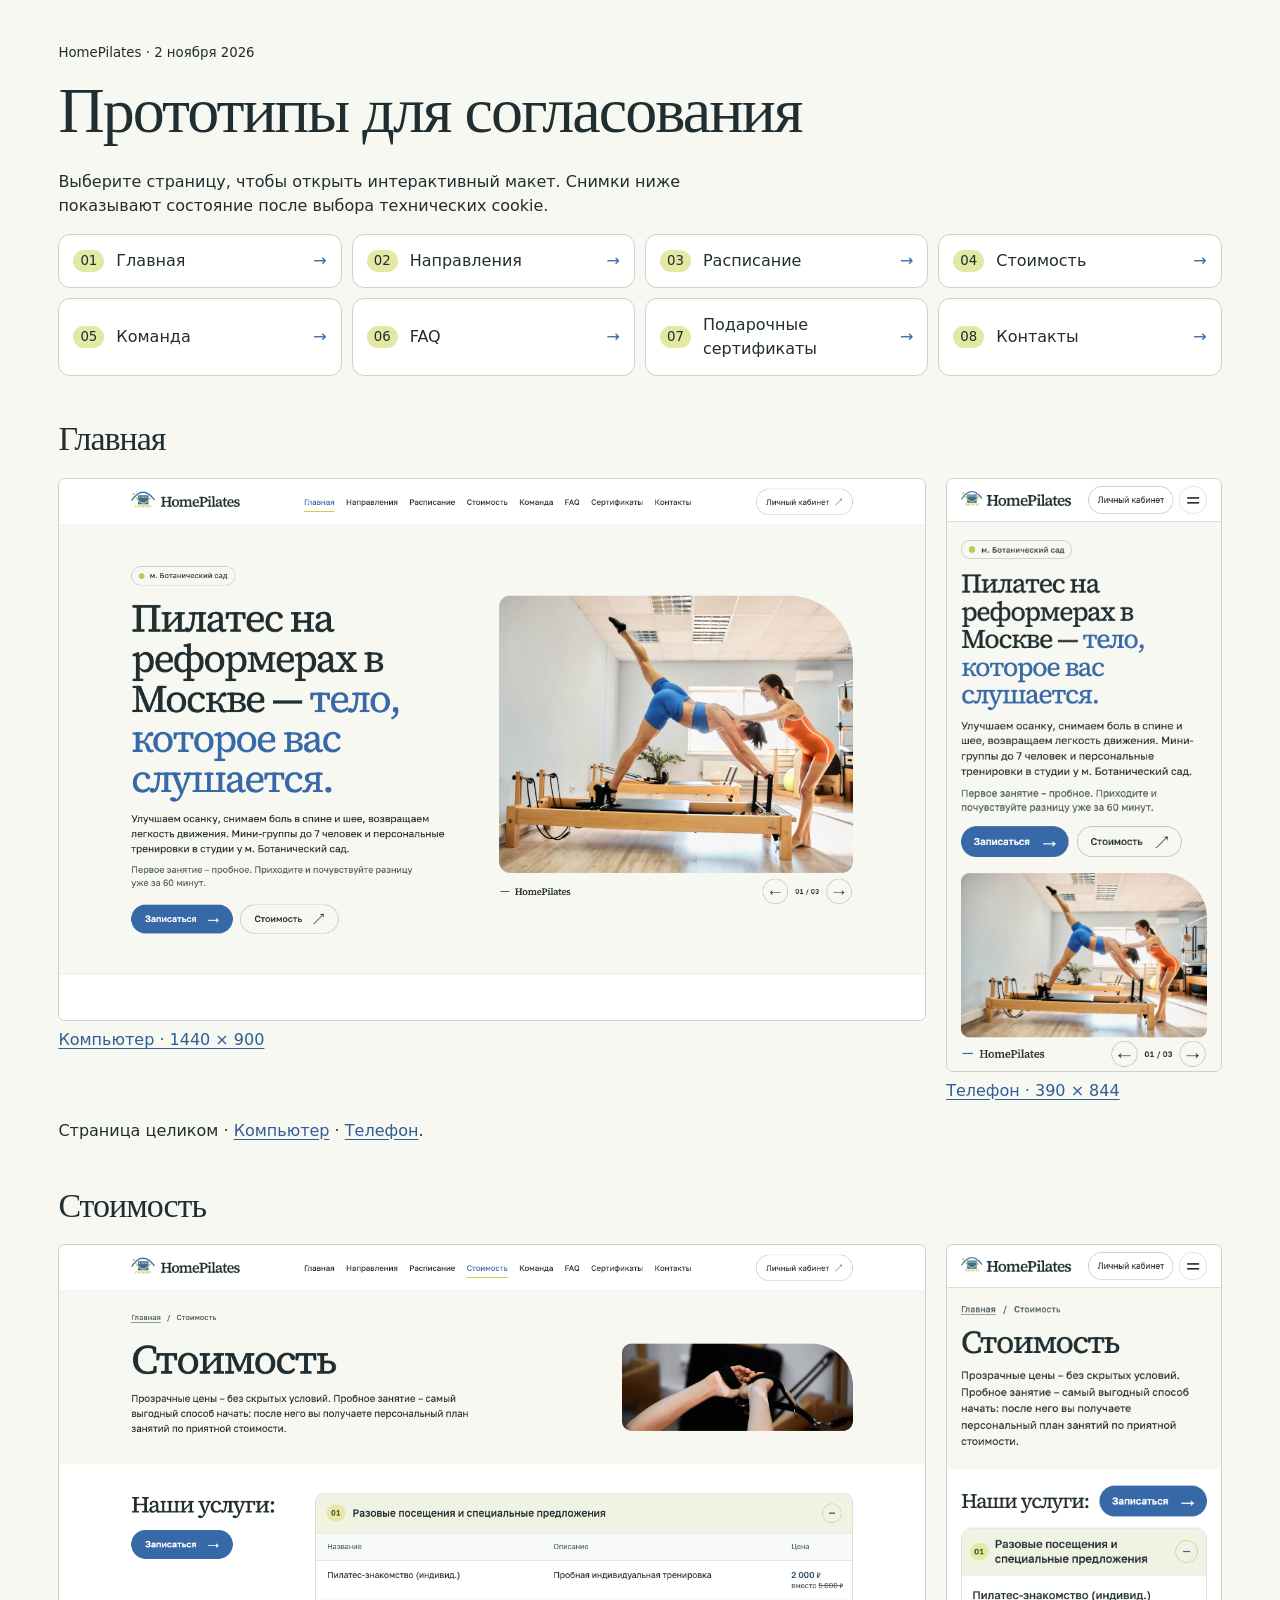
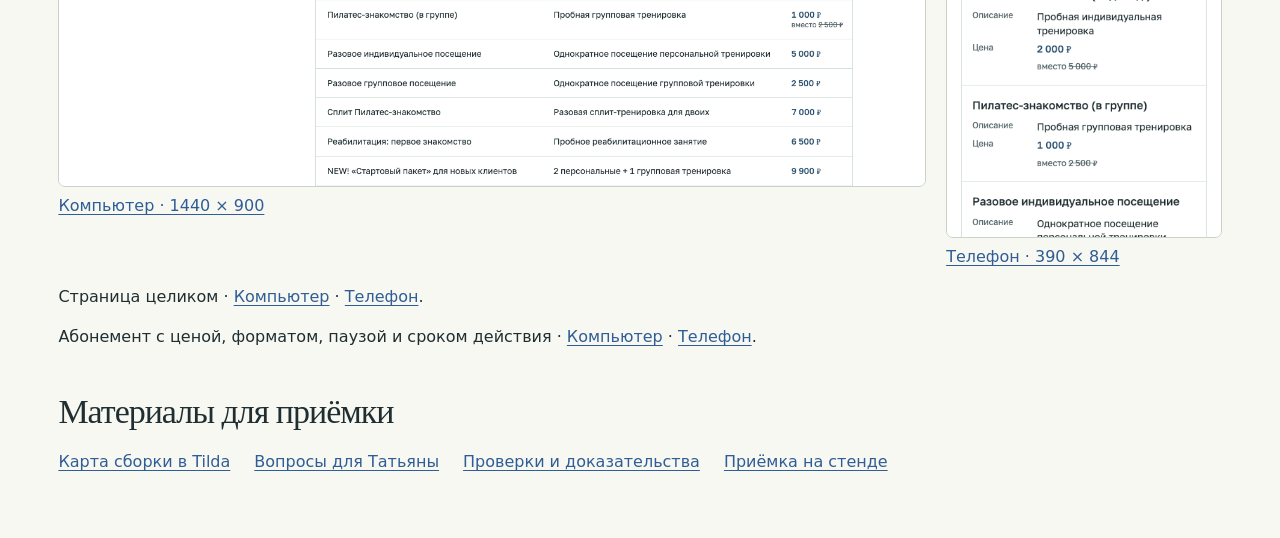
==== review/index.html @ 0bbbf72e "Добавить восемь прототипов HomePilates и материалы для согласования" ====
<!doctype html><html lang="ru"><meta charset="utf-8"><meta name="viewport" content="width=device-width,initial-scale=1">
<title>HomePilates · Прототипы для согласования</title>
<style>
*{box-sizing:border-box}body{margin:0;background:#f7f8f1;color:#202e32;font:16px/1.5 system-ui,sans-serif}
main{max-width:1240px;margin:auto;padding:40px clamp(18px,3vw,48px) 64px}h1,h2{font-family:Georgia,serif;font-weight:400;line-height:1.1;letter-spacing:-.03em}h1{font-size:clamp(36px,5vw,66px);margin:12px 0 24px}h2{font-size:34px;margin:44px 0 20px}p{max-width:70ch}a{color:#305d95;text-underline-offset:3px}.pages{display:grid;grid-template-columns:repeat(auto-fit,minmax(230px,1fr));gap:10px}.page{display:flex;align-items:center;gap:12px;text-decoration:none;padding:14px;background:white;border:1px solid #c9d3cb;border-radius:12px;color:inherit}.page:hover{border-color:#3769A8}.page small{background:#e3e8a2;border-radius:15px;padding:1px 7px}.page span{margin-left:auto;color:#3769A8}
.comparison{display:grid;grid-template-columns:3.15fr 1fr;gap:20px;align-items:start}.comparison img{width:100%;display:block;border:1px solid #c9d3cb;border-radius:7px}.comparison a span{display:block;margin-top:7px}.links{display:flex;flex-wrap:wrap;gap:12px 24px}@media(max-width:700px){.comparison{grid-template-columns:1fr}.comparison a:nth-child(2) img{width:min(100%,320px)}}
</style><main><small>HomePilates · 2 ноября 2026</small><h1>Прототипы для согласования</h1>
<p>Выберите страницу, чтобы открыть интерактивный макет. Снимки ниже показывают состояние после выбора технических cookie.</p>
<nav class="pages" aria-label="Восемь страниц"><a class="page" href="site/index.html"><small>01</small>Главная<span>→</span></a><a class="page" href="site/napravleniya/index.html"><small>02</small>Направления<span>→</span></a><a class="page" href="site/raspisanie/index.html"><small>03</small>Расписание<span>→</span></a><a class="page" href="site/stoimost/index.html"><small>04</small>Стоимость<span>→</span></a><a class="page" href="site/komanda/index.html"><small>05</small>Команда<span>→</span></a><a class="page" href="site/faq/index.html"><small>06</small>FAQ<span>→</span></a><a class="page" href="site/sertifikaty/index.html"><small>07</small>Подарочные сертификаты<span>→</span></a><a class="page" href="site/kontakty/index.html"><small>08</small>Контакты<span>→</span></a></nav><section><h2>Главная</h2><div class="comparison"><a href="screens/home-desktop.png"><img src="screens/home-desktop.png" alt="Главная на компьютере"><span>Компьютер · 1440 × 900</span></a><a href="screens/home-mobile.png"><img src="screens/home-mobile.png" alt="Главная на телефоне"><span>Телефон · 390 × 844</span></a></div><p>Страница целиком · <a href="screens/home-desktop-full.jpg">Компьютер</a> · <a href="screens/home-mobile-full.jpg">Телефон</a>.</p></section><section><h2>Стоимость</h2><div class="comparison"><a href="screens/prices-desktop.png"><img src="screens/prices-desktop.png" alt="Стоимость на компьютере"><span>Компьютер · 1440 × 900</span></a><a href="screens/prices-mobile.png"><img src="screens/prices-mobile.png" alt="Стоимость на телефоне"><span>Телефон · 390 × 844</span></a></div><p>Страница целиком · <a href="screens/prices-desktop-full.jpg">Компьютер</a> · <a href="screens/prices-mobile-full.jpg">Телефон</a>.</p></section>
<p>Абонемент с ценой, форматом, паузой и сроком действия · <a href="screens/subscription-desktop.png">Компьютер</a> · <a href="screens/subscription-mobile.png">Телефон</a>.</p>
<h2>Материалы для приёмки</h2><div class="links"><a href="tilda-map.md">Карта сборки в Tilda</a><a href="decisions.md">Вопросы для Татьяны</a><a href="verification/report.md">Проверки и доказательства</a><a href="acceptance.md">Приёмка на стенде</a></div></main></html>
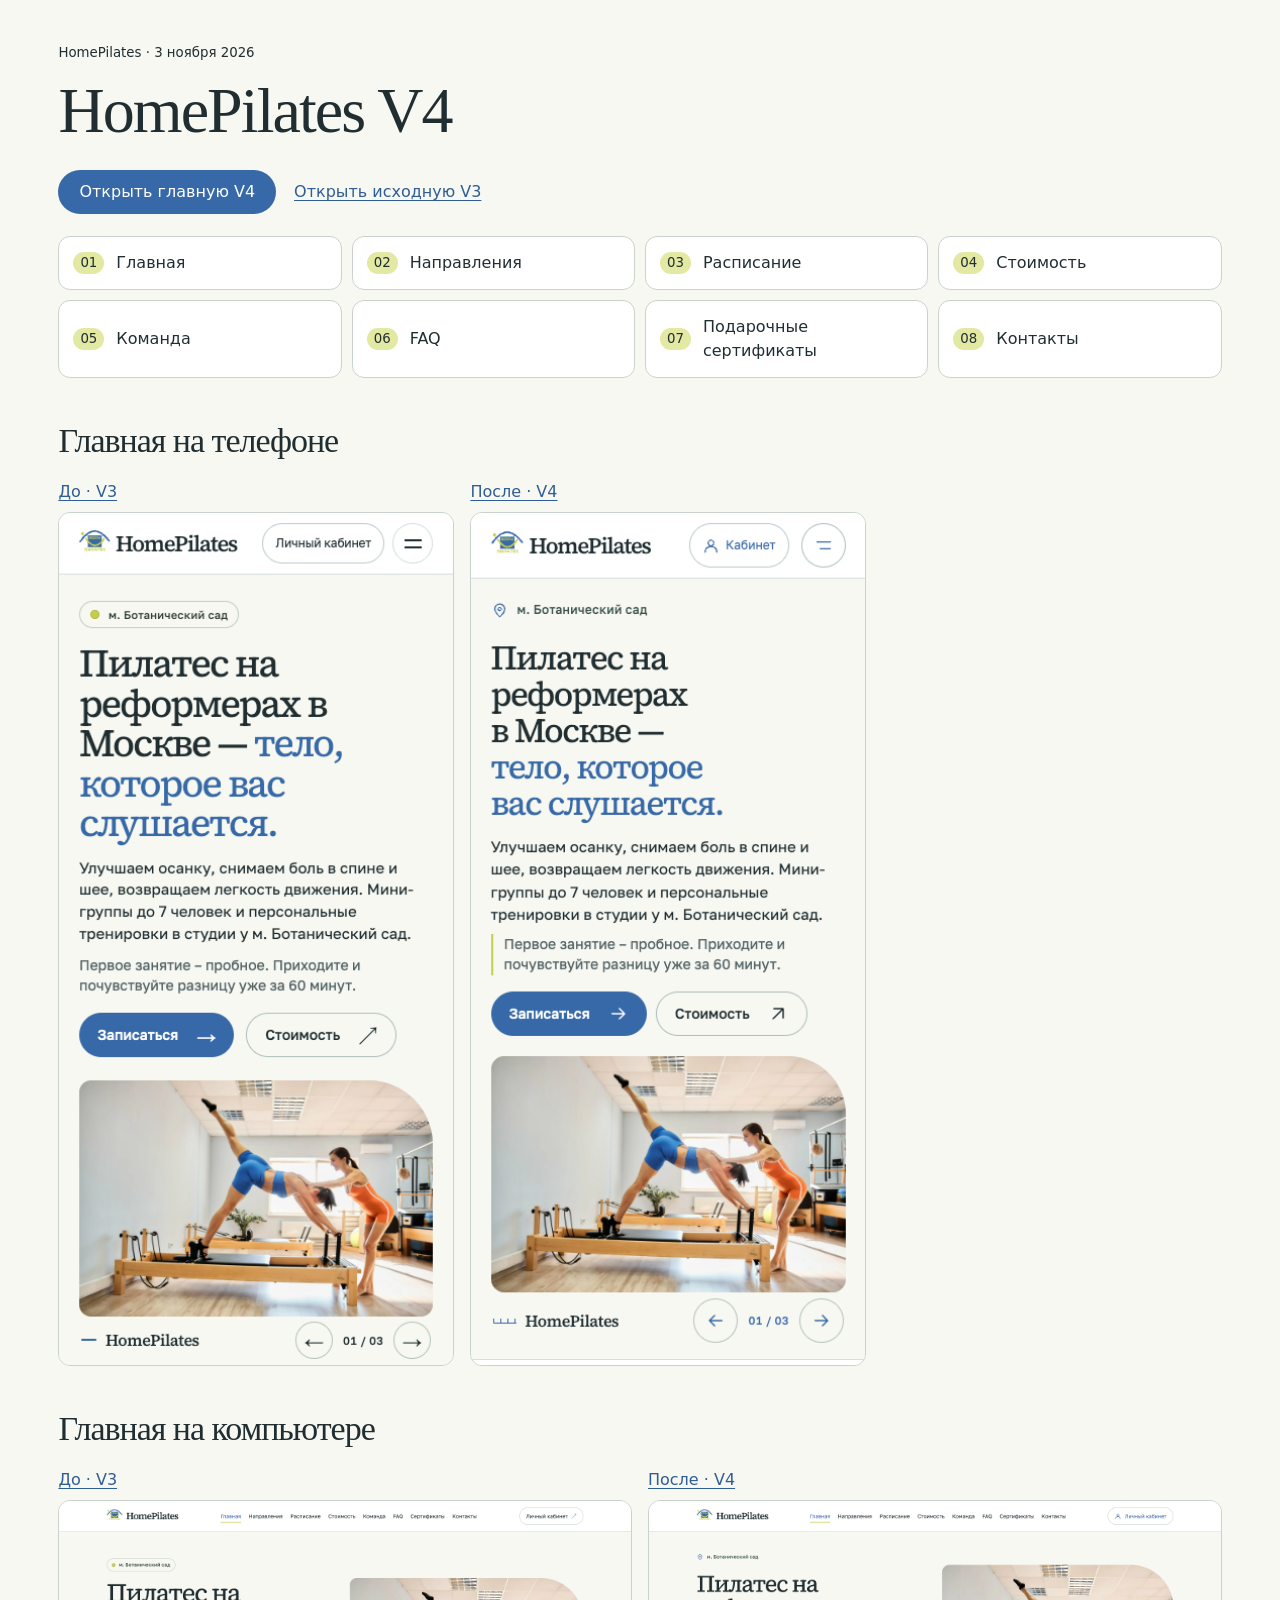
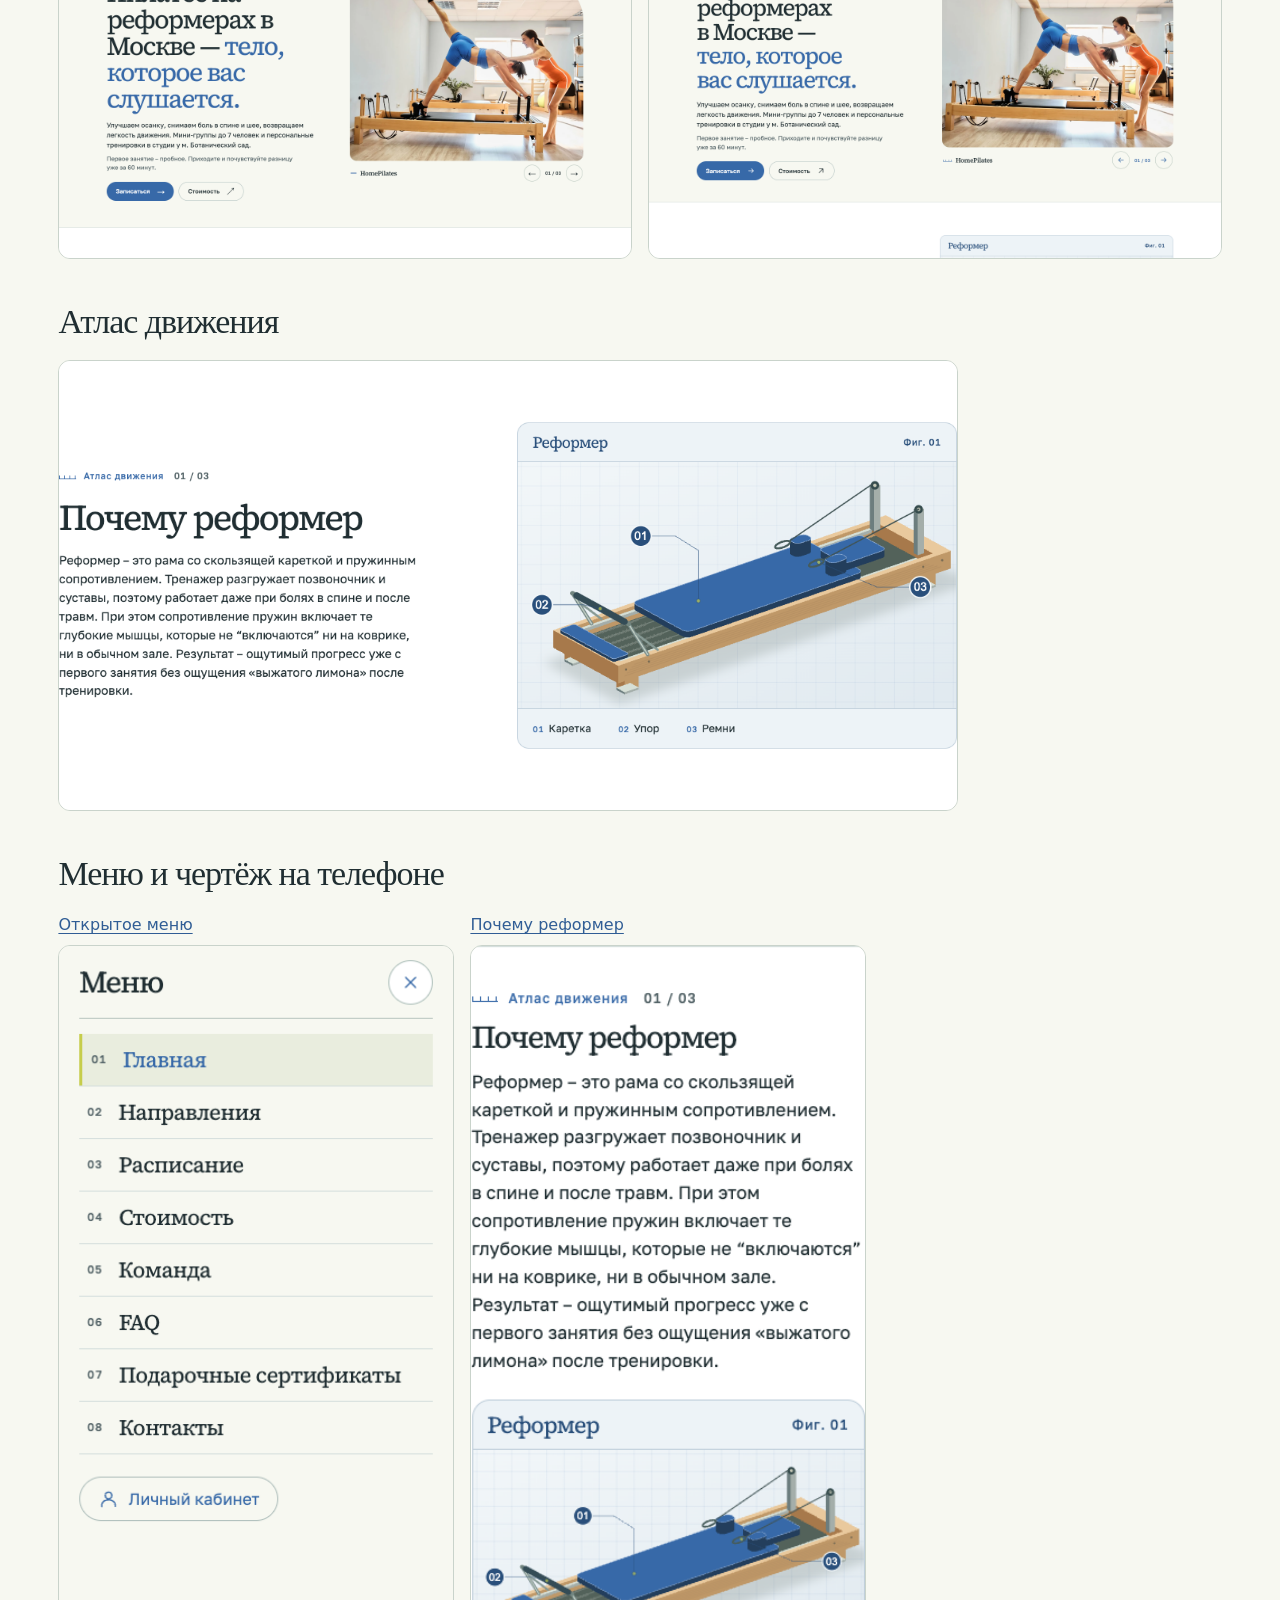
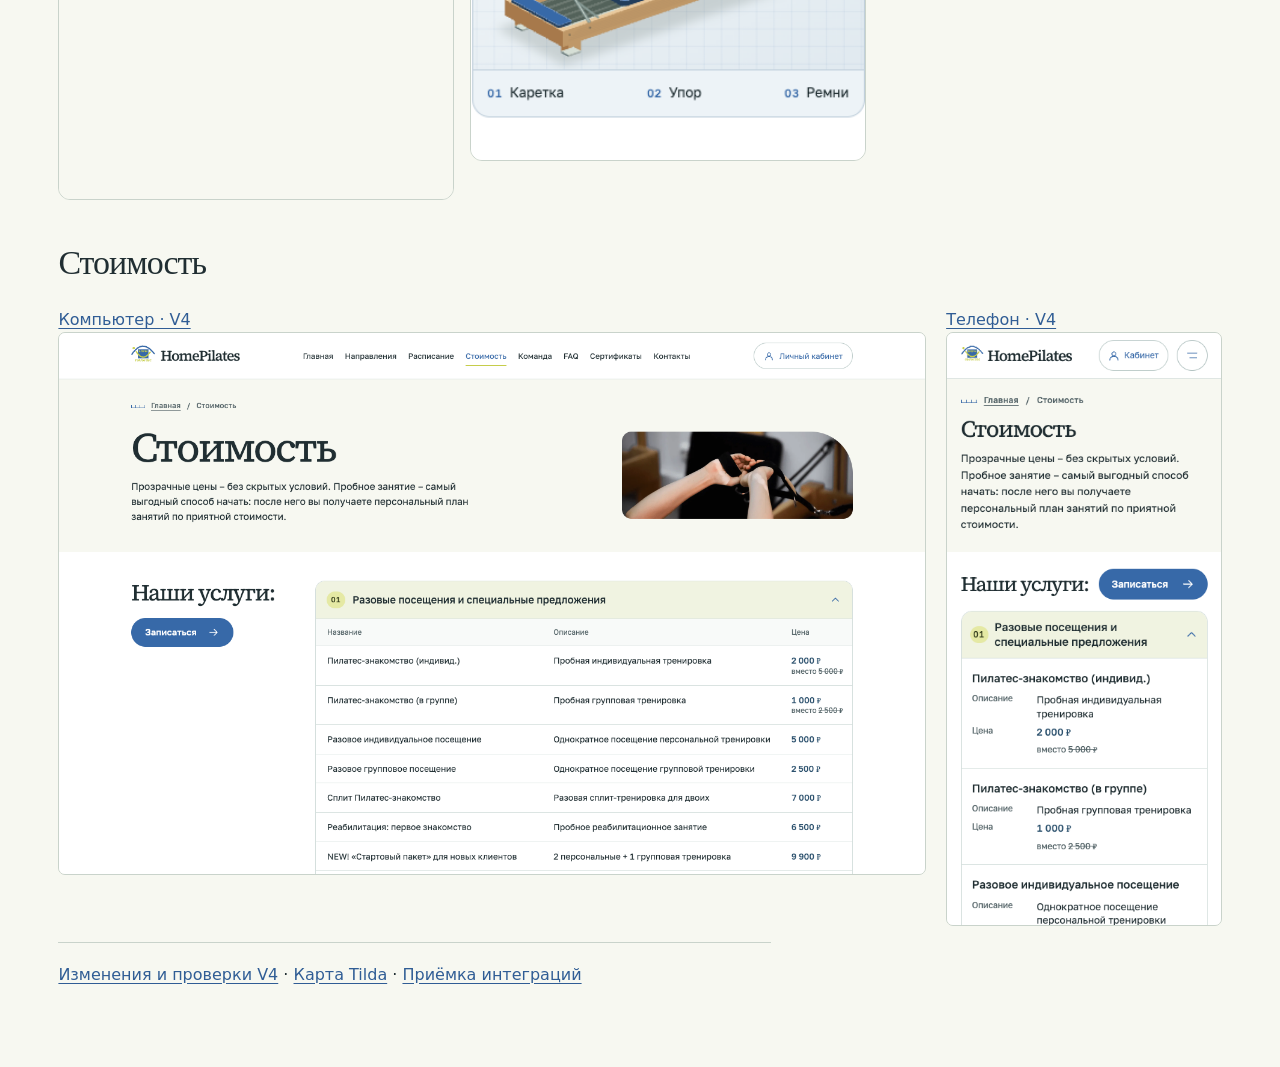
==== commit 02eb791a: "HomePilates V4: перенести Атлас движения и переработать мобильную навигацию" ====
--- a/review/index.html
+++ b/review/index.html
@@ -1,11 +1,17 @@
 <!doctype html><html lang="ru"><meta charset="utf-8"><meta name="viewport" content="width=device-width,initial-scale=1">
-<title>HomePilates · Прототипы для согласования</title>
+<title>HomePilates V4 · Сравнение с V3</title>
 <style>
 *{box-sizing:border-box}body{margin:0;background:#f7f8f1;color:#202e32;font:16px/1.5 system-ui,sans-serif}
 main{max-width:1240px;margin:auto;padding:40px clamp(18px,3vw,48px) 64px}h1,h2{font-family:Georgia,serif;font-weight:400;line-height:1.1;letter-spacing:-.03em}h1{font-size:clamp(36px,5vw,66px);margin:12px 0 24px}h2{font-size:34px;margin:44px 0 20px}p{max-width:70ch}a{color:#305d95;text-underline-offset:3px}.pages{display:grid;grid-template-columns:repeat(auto-fit,minmax(230px,1fr));gap:10px}.page{display:flex;align-items:center;gap:12px;text-decoration:none;padding:14px;background:white;border:1px solid #c9d3cb;border-radius:12px;color:inherit}.page:hover{border-color:#3769A8}.page small{background:#e3e8a2;border-radius:15px;padding:1px 7px}.page span{margin-left:auto;color:#3769A8}
 .comparison{display:grid;grid-template-columns:3.15fr 1fr;gap:20px;align-items:start}.comparison img{width:100%;display:block;border:1px solid #c9d3cb;border-radius:7px}.comparison a span{display:block;margin-top:7px}.links{display:flex;flex-wrap:wrap;gap:12px 24px}@media(max-width:700px){.comparison{grid-template-columns:1fr}.comparison a:nth-child(2) img{width:min(100%,320px)}}
-</style><main><small>HomePilates · 2 ноября 2026</small><h1>Прототипы для согласования</h1>
-<p>Выберите страницу, чтобы открыть интерактивный макет. Снимки ниже показывают состояние после выбора технических cookie.</p>
-<nav class="pages" aria-label="Восемь страниц"><a class="page" href="site/index.html"><small>01</small>Главная<span>→</span></a><a class="page" href="site/napravleniya/index.html"><small>02</small>Направления<span>→</span></a><a class="page" href="site/raspisanie/index.html"><small>03</small>Расписание<span>→</span></a><a class="page" href="site/stoimost/index.html"><small>04</small>Стоимость<span>→</span></a><a class="page" href="site/komanda/index.html"><small>05</small>Команда<span>→</span></a><a class="page" href="site/faq/index.html"><small>06</small>FAQ<span>→</span></a><a class="page" href="site/sertifikaty/index.html"><small>07</small>Подарочные сертификаты<span>→</span></a><a class="page" href="site/kontakty/index.html"><small>08</small>Контакты<span>→</span></a></nav><section><h2>Главная</h2><div class="comparison"><a href="screens/home-desktop.png"><img src="screens/home-desktop.png" alt="Главная на компьютере"><span>Компьютер · 1440 × 900</span></a><a href="screens/home-mobile.png"><img src="screens/home-mobile.png" alt="Главная на телефоне"><span>Телефон · 390 × 844</span></a></div><p>Страница целиком · <a href="screens/home-desktop-full.jpg">Компьютер</a> · <a href="screens/home-mobile-full.jpg">Телефон</a>.</p></section><section><h2>Стоимость</h2><div class="comparison"><a href="screens/prices-desktop.png"><img src="screens/prices-desktop.png" alt="Стоимость на компьютере"><span>Компьютер · 1440 × 900</span></a><a href="screens/prices-mobile.png"><img src="screens/prices-mobile.png" alt="Стоимость на телефоне"><span>Телефон · 390 × 844</span></a></div><p>Страница целиком · <a href="screens/prices-desktop-full.jpg">Компьютер</a> · <a href="screens/prices-mobile-full.jpg">Телефон</a>.</p></section>
-<p>Абонемент с ценой, форматом, паузой и сроком действия · <a href="screens/subscription-desktop.png">Компьютер</a> · <a href="screens/subscription-mobile.png">Телефон</a>.</p>
-<h2>Материалы для приёмки</h2><div class="links"><a href="tilda-map.md">Карта сборки в Tilda</a><a href="decisions.md">Вопросы для Татьяны</a><a href="verification/report.md">Проверки и доказательства</a><a href="acceptance.md">Приёмка на стенде</a></div></main></html>+
+.intro-actions{display:flex;align-items:center;gap:18px;flex-wrap:wrap;margin:22px 0}.primary{background:#3769A8;color:#fff;border-radius:999px;padding:10px 21px;text-decoration:none}.pair{display:grid;grid-template-columns:repeat(2,minmax(0,1fr));gap:16px}.pair img,.plate img{display:block;width:100%;height:auto;border-radius:12px;border:1px solid #c9d3cb}.pair a span{display:block;margin:0 0 8px}.mobile-pair{max-width:808px}.plate{display:block;max-width:900px}.gallery-note{border-top:1px solid #c9d3cb;padding-top:20px}a:focus-visible{outline:3px solid #3769a8;outline-offset:3px}@media(max-width:620px){.desktop-pair{grid-template-columns:1fr}.pair{gap:10px}.pair a span{font-size:14px}}
+</style><main><small>HomePilates · 3 ноября 2026</small><h1>HomePilates V4</h1>
+<div class="intro-actions"><a class="primary" href="site/index.html">Открыть главную V4</a><a href="https://homepilates-tz-3.vercel.app/site/index.html">Открыть исходную V3</a></div>
+<nav class="pages" aria-label="Восемь страниц V4"><a class="page" href="site/index.html"><small>01</small>Главная</a><a class="page" href="site/napravleniya/index.html"><small>02</small>Направления</a><a class="page" href="site/raspisanie/index.html"><small>03</small>Расписание</a><a class="page" href="site/stoimost/index.html"><small>04</small>Стоимость</a><a class="page" href="site/komanda/index.html"><small>05</small>Команда</a><a class="page" href="site/faq/index.html"><small>06</small>FAQ</a><a class="page" href="site/sertifikaty/index.html"><small>07</small>Подарочные сертификаты</a><a class="page" href="site/kontakty/index.html"><small>08</small>Контакты</a></nav>
+<h2>Главная на телефоне</h2><div class="pair mobile-pair"><a href="screens/v4/v3-home-mobile.png"><span>До · V3</span><img loading="lazy" src="screens/v4/v3-home-mobile.png" alt="До · V3"></a><a href="screens/v4/v4-home-mobile.png"><span>После · V4</span><img loading="lazy" src="screens/v4/v4-home-mobile.png" alt="После · V4"></a></div>
+<h2>Главная на компьютере</h2><div class="pair desktop-pair"><a href="screens/v4/v3-home-desktop.png"><span>До · V3</span><img loading="lazy" src="screens/v4/v3-home-desktop.png" alt="До · V3"></a><a href="screens/v4/v4-home-desktop.png"><span>После · V4</span><img loading="lazy" src="screens/v4/v4-home-desktop.png" alt="После · V4"></a></div>
+<h2>Атлас движения</h2><a class="plate" href="screens/v4/v4-atlas-desktop.png"><img loading="lazy" src="screens/v4/v4-atlas-desktop.png" alt="Блок Почему реформер с тремя выносками на чертеже"></a>
+<h2>Меню и чертёж на телефоне</h2><div class="pair mobile-pair"><a href="screens/v4/v4-menu-mobile.png"><span>Открытое меню</span><img loading="lazy" src="screens/v4/v4-menu-mobile.png" alt="Открытое меню"></a><a href="screens/v4/v4-atlas-mobile.png"><span>Почему реформер</span><img loading="lazy" src="screens/v4/v4-atlas-mobile.png" alt="Почему реформер"></a></div>
+<h2>Стоимость</h2><div class="comparison"><a href="screens/v4/v4-prices-desktop.png"><span>Компьютер · V4</span><img loading="lazy" src="screens/v4/v4-prices-desktop.png" alt="Компьютер · V4"></a><a href="screens/v4/v4-prices-mobile.png"><span>Телефон · V4</span><img loading="lazy" src="screens/v4/v4-prices-mobile.png" alt="Телефон · V4"></a></div>
+<p class="gallery-note"><a href="v4.md">Изменения и проверки V4</a> · <a href="tilda-map.md">Карта Tilda</a> · <a href="acceptance.md">Приёмка интеграций</a></p></main></html>
